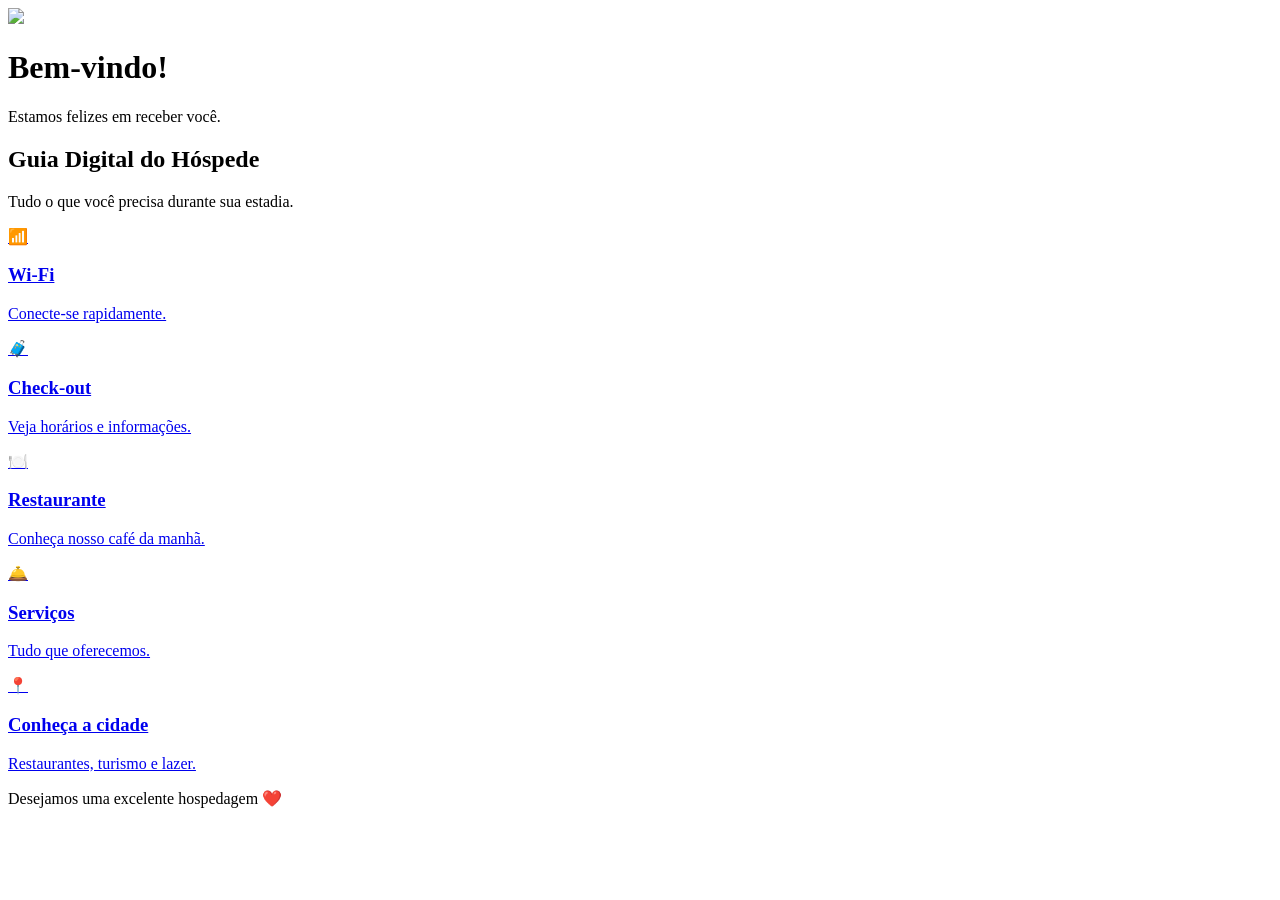
==== index.html @ 4f8dd2cb "Adicionar página inicial" ====
<!DOCTYPE html>
<html lang="pt-BR">

<head>

<meta charset="UTF-8">

<meta name="viewport" content="width=device-width, initial-scale=1.0">

<title>Guia do Hóspede</title>

<link rel="stylesheet" href="css/style.css">

<link rel="preconnect" href="https://fonts.googleapis.com">

<link rel="preconnect" href="https://fonts.gstatic.com" crossorigin>

<link href="https://fonts.googleapis.com/css2?family=Poppins:wght@300;400;500;600;700&display=swap" rel="stylesheet">

</head>

<body>

<header>

<div class="container">

<img src="img/logo.png" class="logo">

<h1>Bem-vindo!</h1>

<p>Estamos felizes em receber você.</p>

</div>

</header>

<section class="hero">

<div class="container">

<h2>Guia Digital do Hóspede</h2>

<p>Tudo o que você precisa durante sua estadia.</p>

</div>

</section>

<section class="menu">

<div class="container">

<a href="wifi.html" class="card">

📶

<h3>Wi-Fi</h3>

<p>Conecte-se rapidamente.</p>

</a>

<a href="checkout.html" class="card">

🧳

<h3>Check-out</h3>

<p>Veja horários e informações.</p>

</a>

<a href="restaurante.html" class="card">

🍽️

<h3>Restaurante</h3>

<p>Conheça nosso café da manhã.</p>

</a>

<a href="servicos.html" class="card">

🛎️

<h3>Serviços</h3>

<p>Tudo que oferecemos.</p>

</a>

<a href="cidade.html" class="card">

📍

<h3>Conheça a cidade</h3>

<p>Restaurantes, turismo e lazer.</p>

</a>

</div>

</section>

<footer>

<p>Desejamos uma excelente hospedagem ❤️</p>

</footer>

<script src="js/script.js"></script>

</body>

</html>
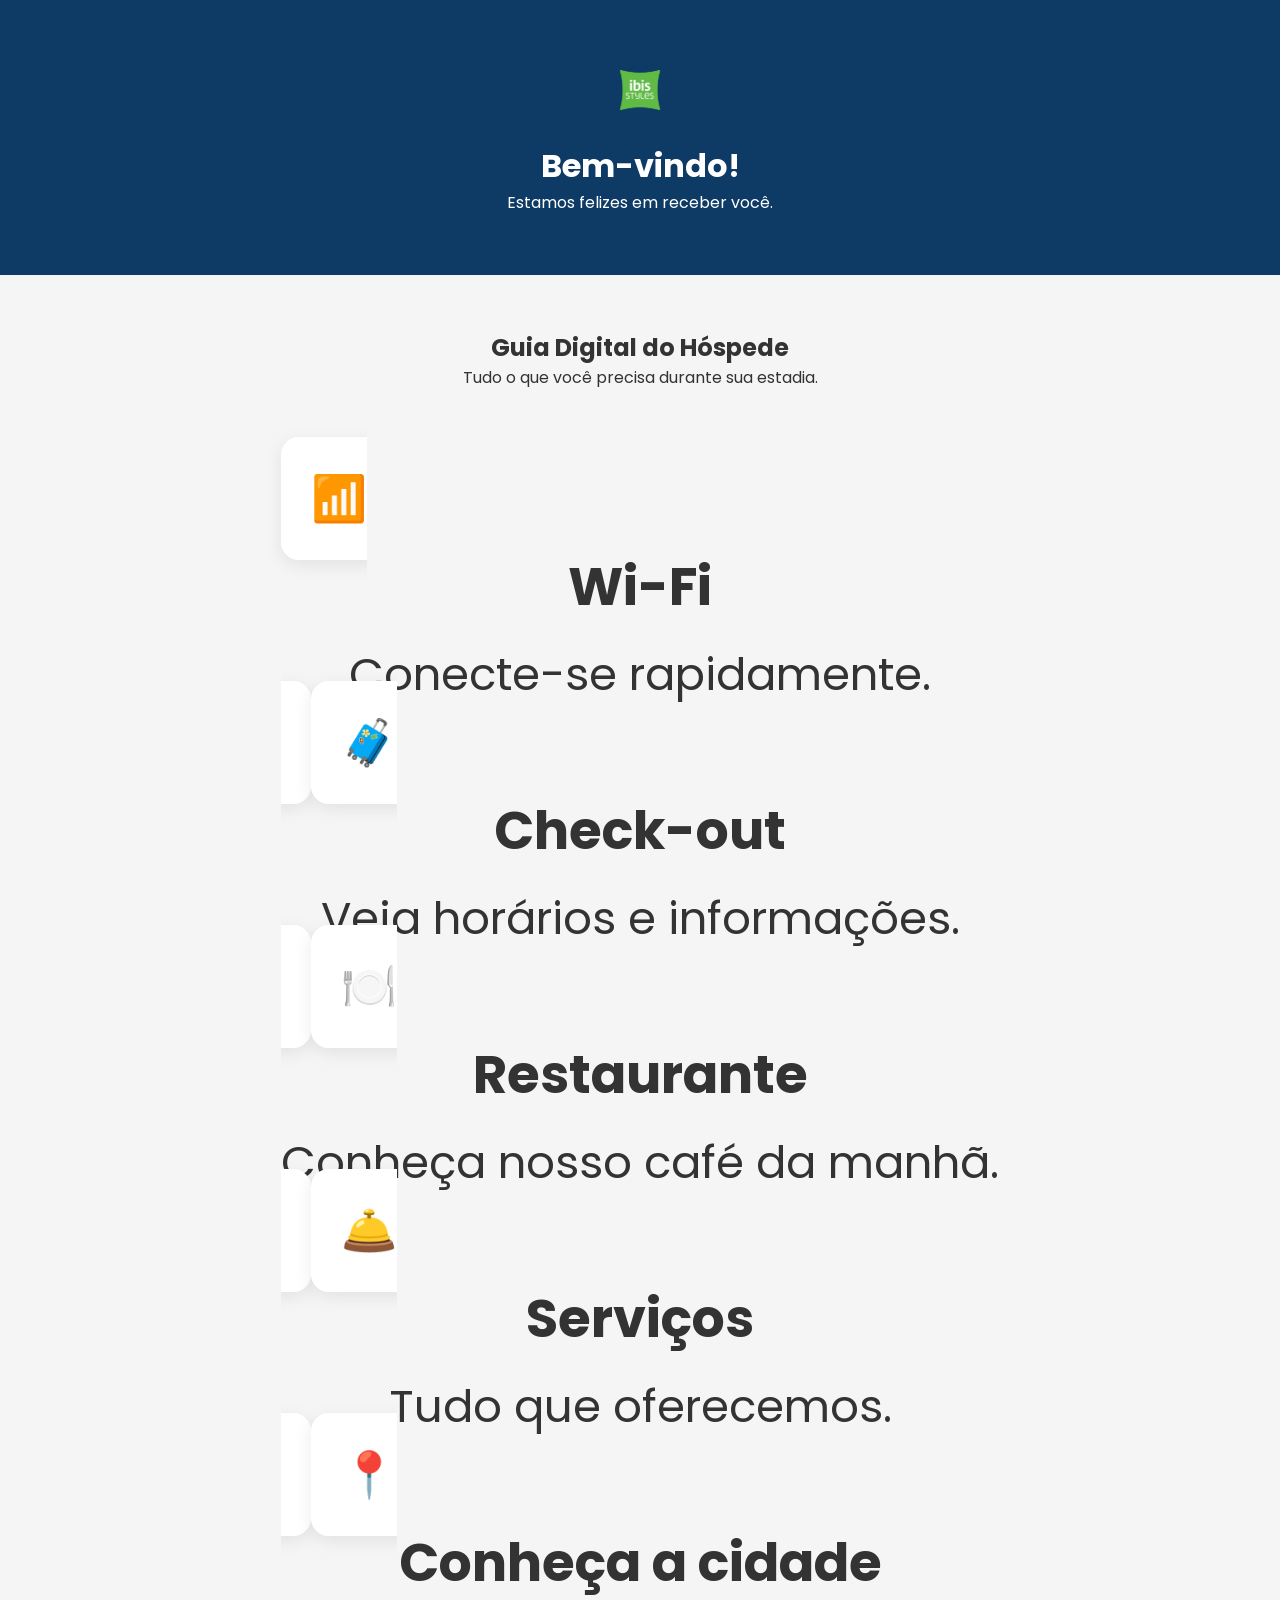
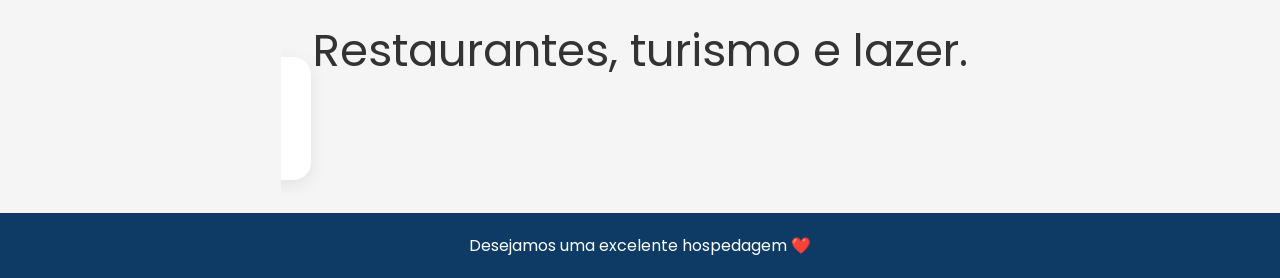
==== commit ae8076cd: "Update index.html" ====
--- a/index.html
+++ b/index.html
@@ -25,7 +25,7 @@
 
 <div class="container">
 
-<img src="img/logo.png" class="logo">
+<img src="logo-ibisstyles.png" class="logo">
 
 <h1>Bem-vindo!</h1>
 
--- a/css/style.css
+++ b/css/style.css
@@ -0,0 +1,98 @@
+*{
+margin:0;
+padding:0;
+box-sizing:border-box;
+font-family:'Poppins',sans-serif;
+}
+
+body{
+background:#f5f5f5;
+color:#333;
+}
+
+header{
+background:#0D3B66;
+color:white;
+padding:40px 20px;
+text-align:center;
+}
+
+.logo{
+width:120px;
+margin-bottom:15px;
+}
+
+.hero{
+padding:35px;
+text-align:center;
+}
+
+.container{
+max-width:1100px;
+margin:auto;
+padding:20px;
+}
+
+.menu{
+
+display:grid;
+
+grid-template-columns:repeat(auto-fit,minmax(220px,1fr));
+
+gap:20px;
+
+margin-bottom:40px;
+
+}
+
+.card{
+
+background:white;
+
+border-radius:18px;
+
+padding:30px;
+
+text-align:center;
+
+text-decoration:none;
+
+color:#333;
+
+transition:.3s;
+
+box-shadow:0 5px 18px rgba(0,0,0,.08);
+
+}
+
+.card:hover{
+
+transform:translateY(-8px);
+
+box-shadow:0 12px 30px rgba(0,0,0,.15);
+
+}
+
+.card h3{
+
+margin:15px 0;
+
+}
+
+.card{
+
+font-size:45px;
+
+}
+
+footer{
+
+background:#0D3B66;
+
+color:white;
+
+text-align:center;
+
+padding:20px;
+
+}
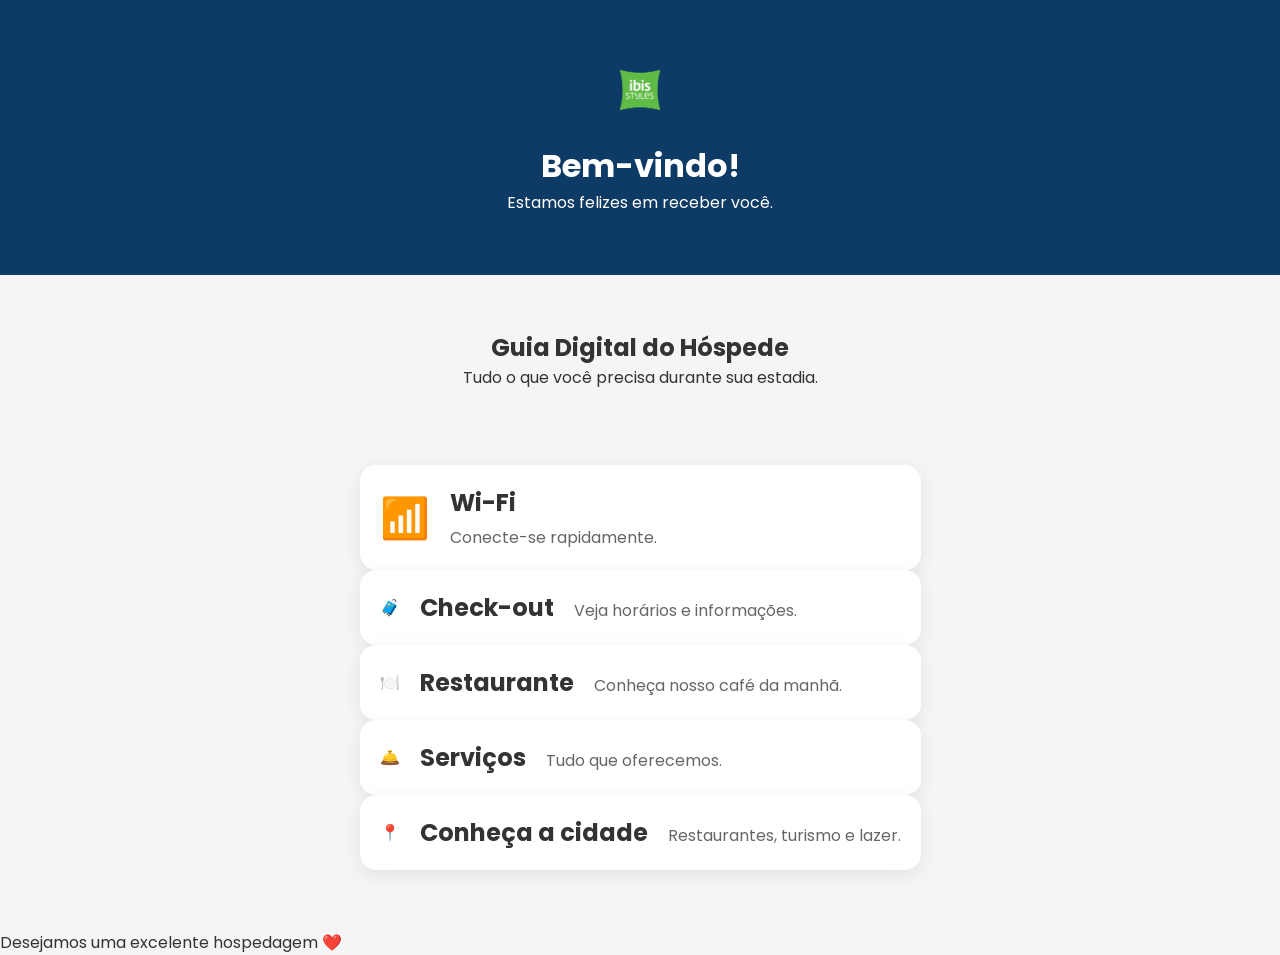
==== commit 2e6f954b: "Update index.html" ====
--- a/index.html
+++ b/index.html
@@ -51,15 +51,15 @@
 
 <div class="container">
 
-<a href="wifi.html" class="card">
+  <a href="wifi.html" class="card">
+    <div class="icon">📶</div>
 
-📶
+    <div>
+        <h3>Wi-Fi</h3>
+        <p>Conecte-se rapidamente.</p>
+    </div>
+</a>
 
-<h3>Wi-Fi</h3>
-
-<p>Conecte-se rapidamente.</p>
-
-</a>
 
 <a href="checkout.html" class="card">
 
--- a/css/style.css
+++ b/css/style.css
@@ -44,44 +44,39 @@
 margin-bottom:40px;
 
 }
-
 .card{
-
-background:white;
-
-border-radius:18px;
-
-padding:30px;
-
-text-align:center;
-
-text-decoration:none;
-
-color:#333;
-
-transition:.3s;
-
-box-shadow:0 5px 18px rgba(0,0,0,.08);
-
+    display:flex;
+    align-items:center;
+    gap:20px;
+    background:#fff;
+    border-radius:16px;
+    padding:20px;
+    text-decoration:none;
+    color:#333;
+    box-shadow:0 5px 18px rgba(0,0,0,.08);
+    transition:.3s;
 }
 
 .card:hover{
+    transform:translateY(-5px);
+    box-shadow:0 12px 25px rgba(0,0,0,.15);
+}
 
-transform:translateY(-8px);
-
-box-shadow:0 12px 30px rgba(0,0,0,.15);
-
+.icon{
+    font-size:40px;
 }
 
 .card h3{
-
-margin:15px 0;
-
+    margin:0;
+    font-size:24px;
 }
 
-.card{
+.card p{
+    margin-top:5px;
+    font-size:16px;
+    color:#666;
+}
 
-font-size:45px;
 
 }
 
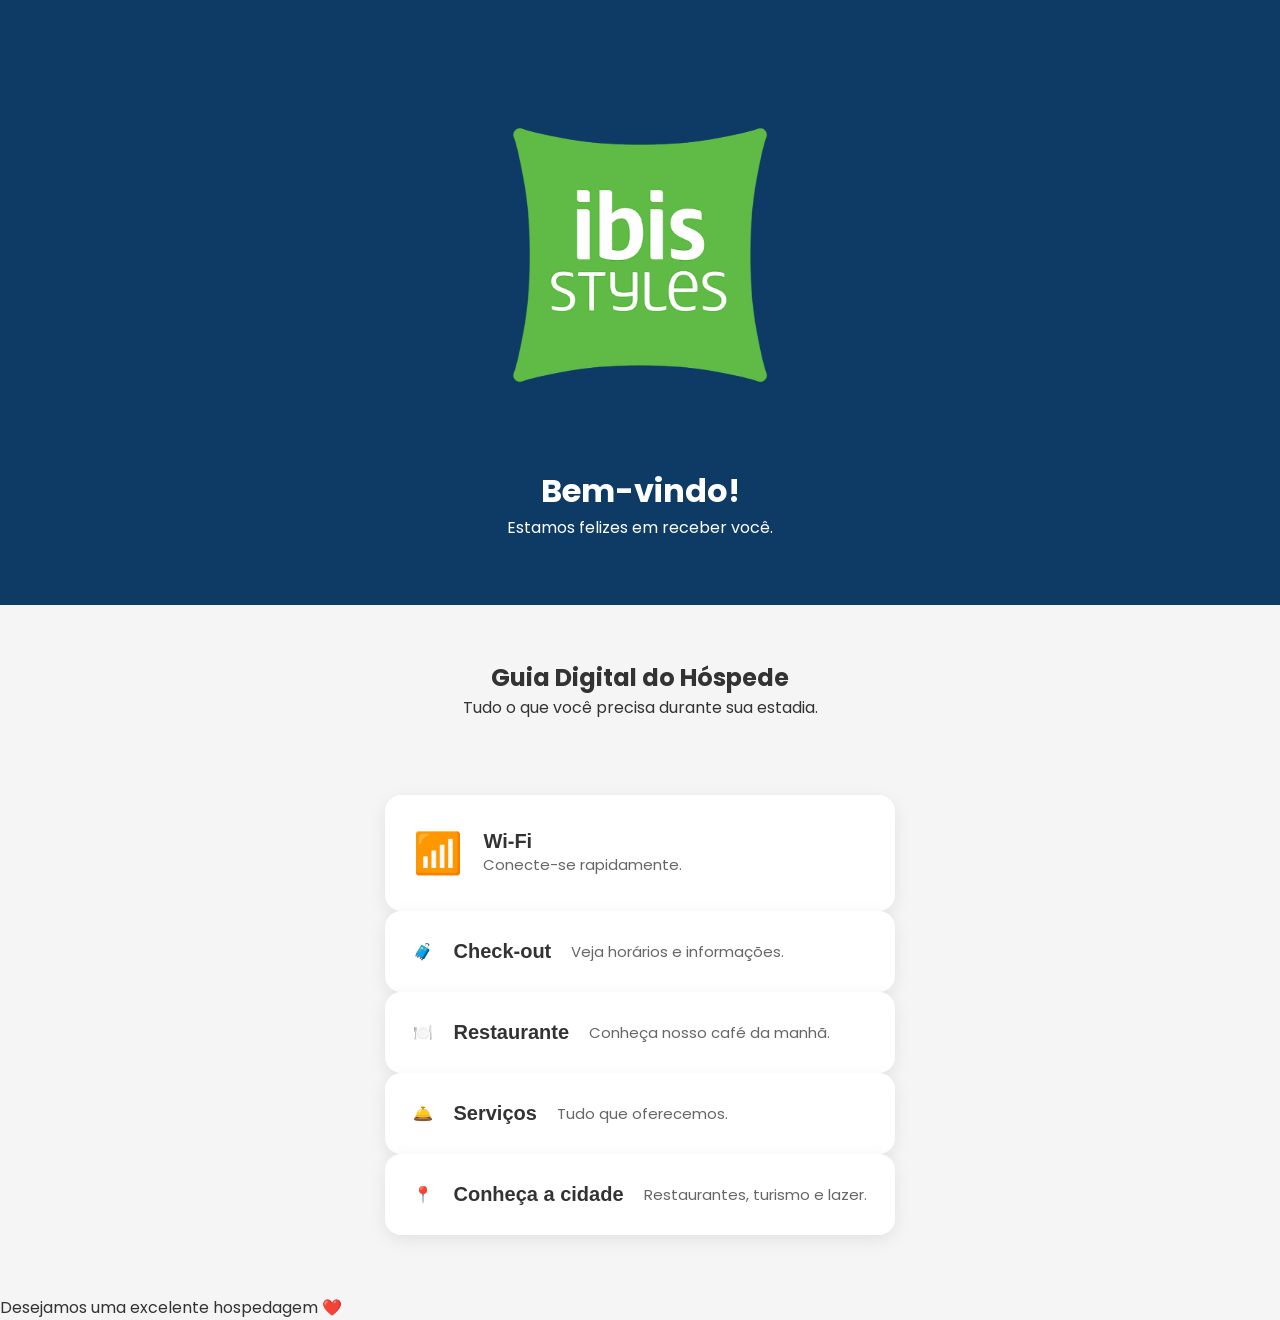
==== commit 1273b248: "Update index.html" ====
--- a/index.html
+++ b/index.html
@@ -25,8 +25,7 @@
 
 <div class="container">
 
-<img src="logo-ibisstyles.png" class="logo">
-
+<img src="img/logo-ibisstyles.png" class="logo">
 <h1>Bem-vindo!</h1>
 
 <p>Estamos felizes em receber você.</p>
--- a/css/style.css
+++ b/css/style.css
@@ -13,12 +13,12 @@
 header{
 background:#0D3B66;
 color:white;
-padding:40px 20px;
+padding:45px 20px;
 text-align:center;
 }
 
 .logo{
-width:120px;
+width:380px;
 margin-bottom:15px;
 }
 
@@ -39,7 +39,7 @@
 
 grid-template-columns:repeat(auto-fit,minmax(220px,1fr));
 
-gap:20px;
+gap:18px;
 
 margin-bottom:40px;
 
@@ -50,7 +50,7 @@
     gap:20px;
     background:#fff;
     border-radius:16px;
-    padding:20px;
+    padding:28px;
     text-decoration:none;
     color:#333;
     box-shadow:0 5px 18px rgba(0,0,0,.08);
@@ -59,7 +59,7 @@
 
 .card:hover{
     transform:translateY(-5px);
-    box-shadow:0 12px 25px rgba(0,0,0,.15);
+    box-shadow:0 15px 35px rgba(0,0,0,.15);
 }
 
 .icon{
@@ -67,14 +67,13 @@
 }
 
 .card h3{
-    margin:0;
-    font-size:24px;
+    font-size:20px;
+    font-weight:600;
 }
 
 .card p{
-    margin-top:5px;
-    font-size:16px;
     color:#666;
+    font-size:15px;
 }
 
 
@@ -91,3 +90,48 @@
 padding:20px;
 
 }
+
+.info-card{
+    background:#fff;
+    padding:25px;
+    border-radius:18px;
+    margin-bottom:20px;
+    box-shadow:0 5px 20px rgba(0,0,0,.08);
+}
+
+.info-card h2{
+    margin-bottom:10px;
+}
+
+.info-card p{
+    font-size:20px;
+    margin-bottom:15px;
+}
+
+button{
+    background:#0D3B66;
+    color:#fff;
+    border:none;
+    padding:12px 22px;
+    border-radius:10px;
+    cursor:pointer;
+    font-size:16px;
+}
+
+button:hover{
+    opacity:.9;
+}
+
+.qrcode{
+    width:180px;
+    display:block;
+    margin:auto;
+}
+
+.voltar{
+    display:inline-block;
+    margin-top:20px;
+    text-decoration:none;
+    color:#0D3B66;
+    font-weight:600;
+}
